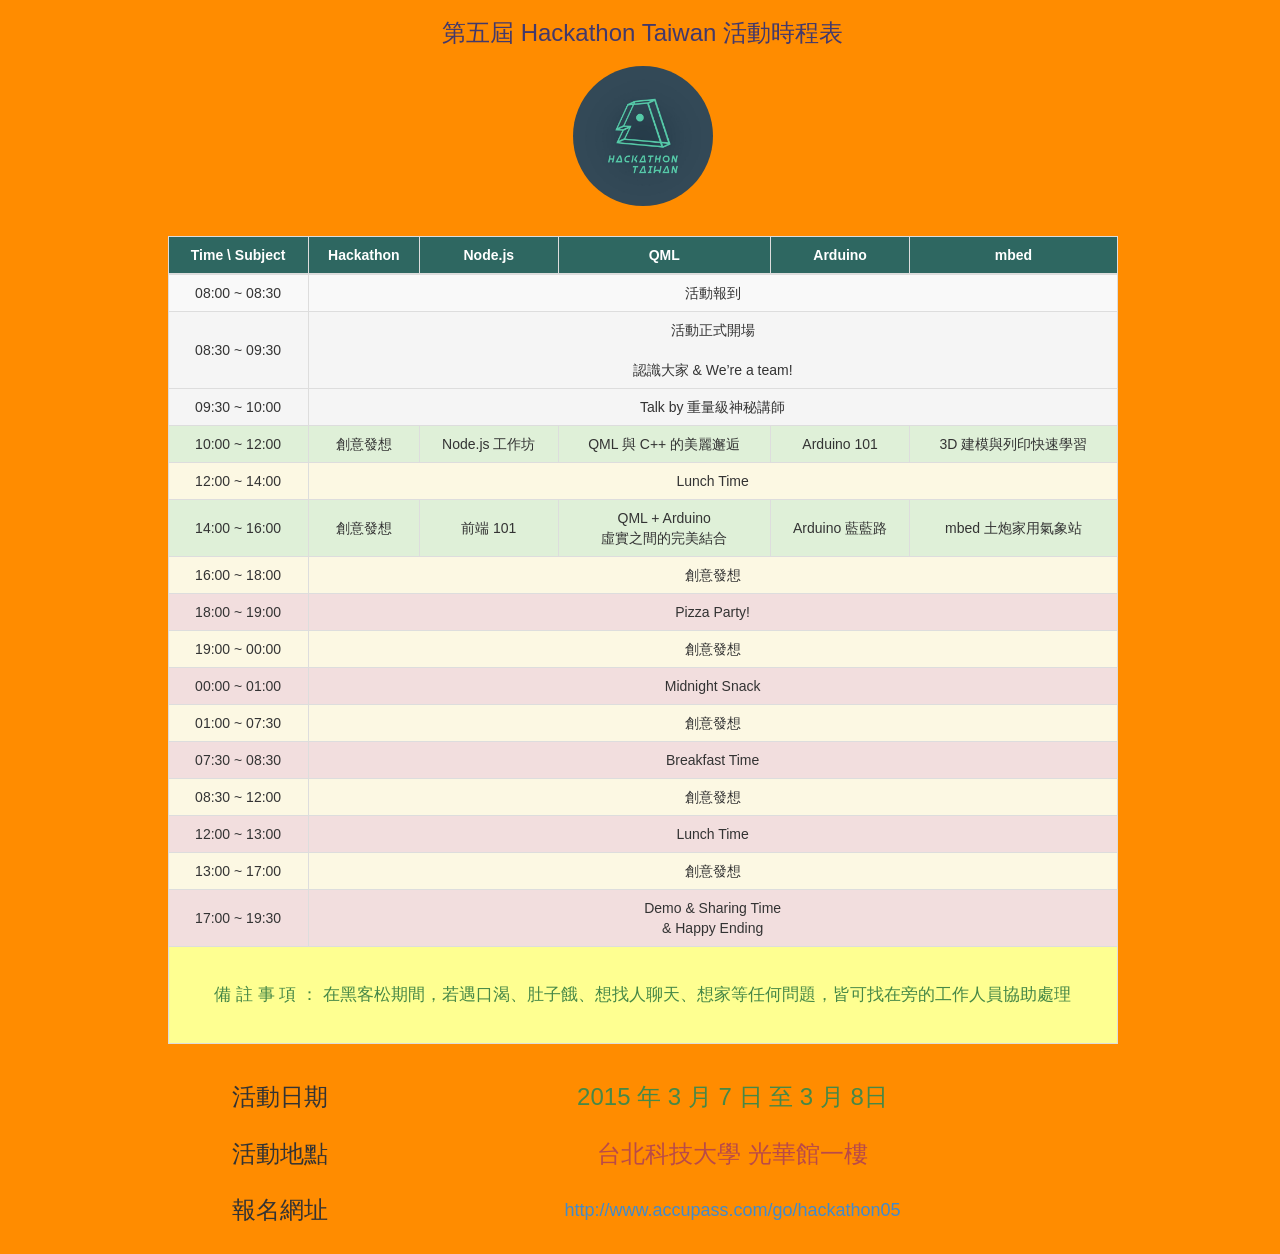
==== index.html @ e71fc4eb "modify string" ====
<!DOCTYPE html>
<html lang="en">
<head>
  <meta charset="utf-8">
  <title>Hackathon Taiwan</title>
  <meta name="viewport" content="width=device-width, initial-scale=1.0">
  <meta name="description" content="">
  <meta name="author" content="">

	<!--link rel="stylesheet/less" href="less/bootstrap.less" type="text/css" /-->
	<!--link rel="stylesheet/less" href="less/responsive.less" type="text/css" /-->
	<!--script src="js/less-1.3.3.min.js"></script-->
	<!--append ‘#!watch’ to the browser URL, then refresh the page. -->
	
	<link href="css/bootstrap.min.css" rel="stylesheet">
	<link href="css/style.css" rel="stylesheet">

  <!-- HTML5 shim, for IE6-8 support of HTML5 elements -->
  <!--[if lt IE 9]>
    <script src="js/html5shiv.js"></script>
  <![endif]-->

  <!-- Fav and touch icons -->
  <link rel="apple-touch-icon-precomposed" sizes="144x144" href="img/apple-touch-icon-144-precomposed.png">
  <link rel="apple-touch-icon-precomposed" sizes="114x114" href="img/apple-touch-icon-114-precomposed.png">
  <link rel="apple-touch-icon-precomposed" sizes="72x72" href="img/apple-touch-icon-72-precomposed.png">
  <link rel="apple-touch-icon-precomposed" href="img/apple-touch-icon-57-precomposed.png">
  <link rel="shortcut icon" href="img/favicon.png">
  
	<script type="text/javascript" src="js/jquery.min.js"></script>
	<script type="text/javascript" src="js/bootstrap.min.js"></script>
	<script type="text/javascript" src="js/scripts.js"></script>
</head>

<body>
<div class="container">
	<div class="row clearfix">
		<div class="col-md-1 column"></div>
		<div class="col-md-10 col-xs-12 column Main">
			<h3 class="text-center text-info" style="color: #43396B; cursor: default">第五屆 Hackathon Taiwan 活動時程表</h3>
			<a href="https://www.facebook.com/HackathonTaiwan?fref=ts" target="_blank">
				<img alt="140x140" src="./img/Hackathon_Logo.jpg" class="img-circle logo-img">
			</a>
			<table class="table table-striped table-hover table-bordered">
				<thead>
					<tr>
						<th> Time \ Subject</th>
						<th>
							Hackathon
						</th>
						<th>
							Node.js
						</th>
						<th>
							QML
						</th>
						<th>
							Arduino
						</th>
						<th>
							mbed
						</th>
					</tr>
				</thead>
				<tbody>
					<tr>
						<td>
							08:00 ~ 08:30
						</td>
						<td colspan="5">
							活動報到
						</td>
					</tr>
					<tr class="active">
						<td style="vertical-align:middle;">
							08:30 ~ 09:30
						</td>
						<td colspan="5" >
							活動正式開場<br/><br/>
							認識大家 & We’re a team!
						</td>
					</tr>
					<tr class="active">
						<td>
							09:30 ~ 10:00
						</td>
						<td colspan="5" >
							Talk by 重量級神秘講師
						</td>
					</tr>
					<tr class="success">
						<td>
							10:00 ~ 12:00
						</td>
						<td>
							創意發想
						</td>
						<td>
							Node.js 工作坊
						</td>
						<td>
							QML 與 C++ 的美麗邂逅
						</td>
						<td>
							Arduino 101
						</td>
						<td>
							3D 建模與列印快速學習
						</td>
					</tr>
					<tr class="warning">
						<td>
							12:00 ~ 14:00
						</td>
						<td colspan="5">
							Lunch Time
						</td>
					</tr>
					<tr class="success">
						<td style="vertical-align:middle;">
							14:00 ~ 16:00
						</td>
						<td style="vertical-align:middle;">
							創意發想
						</td>
						<td style="vertical-align:middle;">
							前端 101
						</td>
						<td>
							QML + Arduino <br/>
							虛實之間的完美結合
						</td>
						<td style="vertical-align:middle;">
							Arduino 藍藍路
						</td>
						<td style="vertical-align:middle;">
							mbed 土炮家用氣象站
						</td>
					</tr>
					<tr class="warning">
						<td>
							16:00 ~ 18:00
						</td>
						<td colspan="5">
							創意發想
						</td>
					</tr>
					<tr class="danger">
						<td>
							18:00 ~ 19:00
						</td>
						<td colspan="5">
							Pizza Party!
						</td>
					</tr>
					<tr class="warning">
						<td>
							19:00 ~ 00:00
						</td>
						<td colspan="5">
							創意發想
						</td>
					</tr>
					<tr class="danger">
						<td>
							00:00 ~ 01:00
						</td>
						<td colspan="5">
							Midnight Snack
						</td>
					</tr>
					<tr class="warning">
						<td>
							01:00 ~ 07:30
						</td>
						<td colspan="5">
							創意發想
						</td>
					</tr>
					<tr class="danger">
						<td>
							07:30 ~ 08:30
						</td>
						<td colspan="5">
							Breakfast Time
						</td>
					</tr>
					<tr class="warning">
						<td>
							08:30 ~ 12:00
						</td>
						<td colspan="5">
							創意發想
						</td>
					</tr>
					<tr class="danger">
						<td>
							12:00 ~ 13:00
						</td>
						<td colspan="5">
							Lunch Time
						</td>
					</tr>
					<tr class="warning">
						<td>
							13:00 ~ 17:00
						</td>
						<td colspan="5">
							創意發想
						</td>
					</tr>
					<tr class="danger">
						<td style="vertical-align:middle;">
							17:00 ~ 19:30
						</td>
						<td colspan="5">
							Demo & Sharing Time <br/>
							& Happy Ending
						</td>
					</tr>
					<tr>
						<td class="text-success" colspan="6" style="background-color: #FEFF91; font-size: larger; line-height: 80px;">
							備 註 事 項 ：
								在黑客松期間，若遇口渴、肚子餓、想找人聊天、想家等任何問題，皆可找在旁的工作人員協助處理 
						</td>
					</tr>
				</tbody>
			</table>
			<dl class="dl-horizontal">
				<dt>
					<h3>活動日期</h3>
				</dt>
				<dd>
					<h3 class="text-success">2015 年 3 月 7 日 至 3 月 8日</h3>
				</dd>
				<dt>
					<h3>活動地點</h3>
				</dt>
				<dd>
					<h3 class="text-danger">台北科技大學 光華館一樓</h3>
				</dd>
				<dt>
					<h3>報名網址</h3>
				</dt>
				<dd>
					<h4 class="text-info" style="margin-top: 24px"><a href="http://www.accupass.com/go/hackathon05" target="_blank">http://www.accupass.com/go/hackathon05</a></h4>
				</dd>
			</dl>
		</div>
		<div class="col-md-1 column">
		</div>
	</div>
</div>
</body>
</html>
---- css/style.css ----
body {
	background-color: #FF8C00;
}

.Main {
	text-align: center;
	padding-right: 10px;
}

.logo-img {
	width: 140px;
	margin: 10px 0px 30px 0px;
	cursor: pointer;
}

.logo-img:hover {
	width: 160px;
	margin: 10px 0px 10px 0px;
}
.table {
	cursor: default;
}

thead {
	color: white;
	background-color: rgb(46,103,97);
}

thead th {
	text-align: center;
}
thead th:hover {
	background-color: rgb(92,148,148);
}
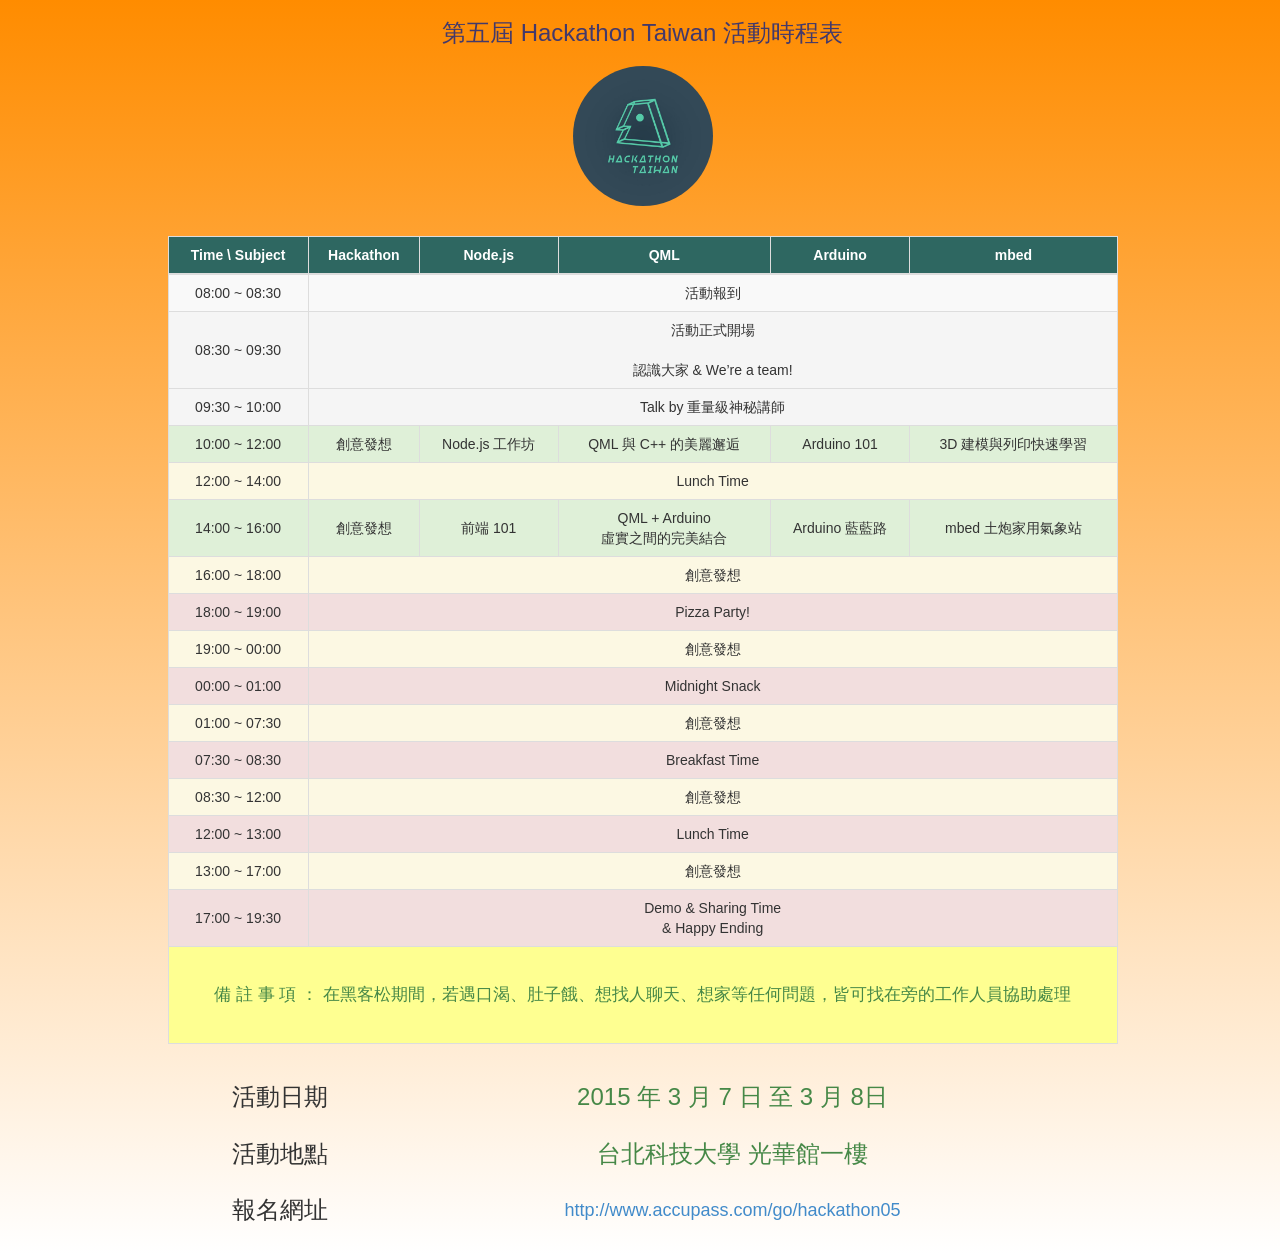
==== commit 66e5ad40: "update background color" ====
--- a/index.html
+++ b/index.html
@@ -237,7 +237,7 @@
 					<h3>活動地點</h3>
 				</dt>
 				<dd>
-					<h3 class="text-danger">台北科技大學 光華館一樓</h3>
+					<h3 class="text-success">台北科技大學 光華館一樓</h3>
 				</dd>
 				<dt>
 					<h3>報名網址</h3>
--- a/css/style.css
+++ b/css/style.css
@@ -1,5 +1,6 @@
 body {
-	background-color: #FF8C00;
+	/*background-color: #FF8C00;*/
+	background:-webkit-gradient(linear, left top, left bottom, from(#FF8C00), to(white));
 }
 
 .Main {
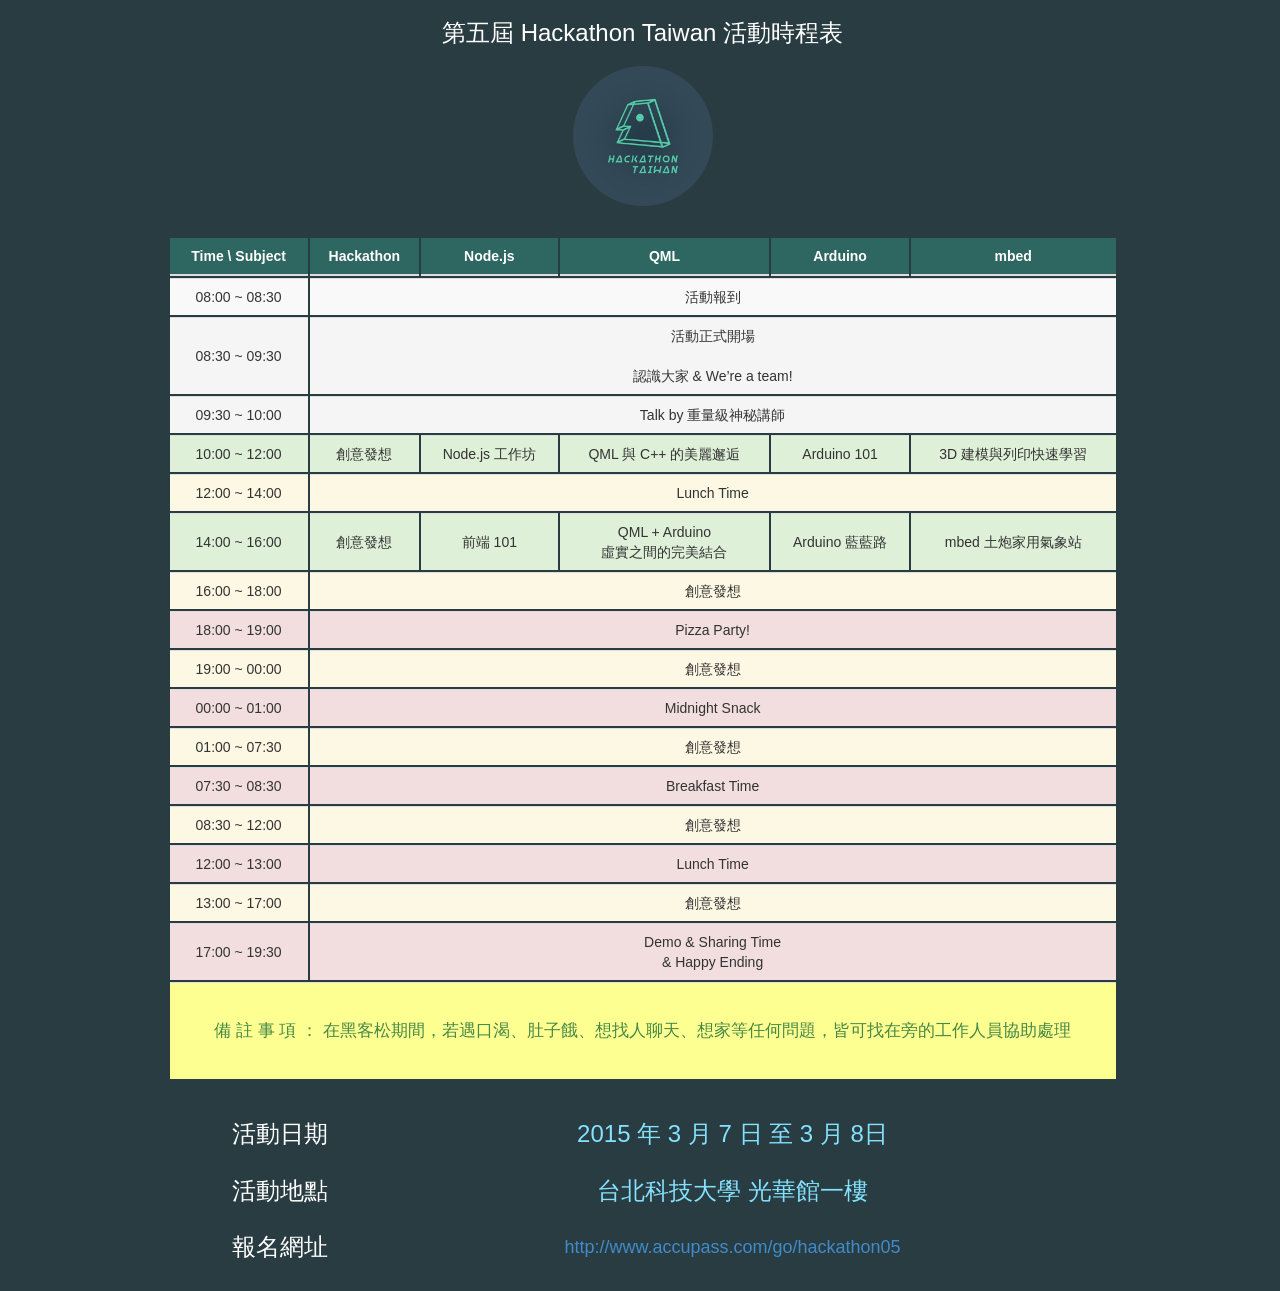
==== commit 446a77db: "change background color" ====
--- a/index.html
+++ b/index.html
@@ -37,11 +37,11 @@
 	<div class="row clearfix">
 		<div class="col-md-1 column"></div>
 		<div class="col-md-10 col-xs-12 column Main">
-			<h3 class="text-center text-info" style="color: #43396B; cursor: default">第五屆 Hackathon Taiwan 活動時程表</h3>
+			<h3 class="text-center text-info" style="color: white; cursor: default">第五屆 Hackathon Taiwan 活動時程表</h3>
 			<a href="https://www.facebook.com/HackathonTaiwan?fref=ts" target="_blank">
 				<img alt="140x140" src="./img/Hackathon_Logo.jpg" class="img-circle logo-img">
 			</a>
-			<table class="table table-striped table-hover table-bordered">
+			<table class="table table-striped table-hover">
 				<thead>
 					<tr>
 						<th> Time \ Subject</th>
@@ -95,16 +95,16 @@
 						<td>
 							創意發想
 						</td>
-						<td>
+						<td class="node-1">
 							Node.js 工作坊
 						</td>
-						<td>
+						<td class="qml-1">
 							QML 與 C++ 的美麗邂逅
 						</td>
-						<td>
+						<td class="ard-1">
 							Arduino 101
 						</td>
-						<td>
+						<td class="mbed-1">
 							3D 建模與列印快速學習
 						</td>
 					</tr>
@@ -123,17 +123,17 @@
 						<td style="vertical-align:middle;">
 							創意發想
 						</td>
-						<td style="vertical-align:middle;">
+						<td class="node-2" style="vertical-align:middle;">
 							前端 101
 						</td>
-						<td>
+						<td class="qml-2">
 							QML + Arduino <br/>
 							虛實之間的完美結合
 						</td>
-						<td style="vertical-align:middle;">
+						<td class="ard-2" style="vertical-align:middle;">
 							Arduino 藍藍路
 						</td>
-						<td style="vertical-align:middle;">
+						<td class="mbed-2" style="vertical-align:middle;">
 							mbed 土炮家用氣象站
 						</td>
 					</tr>
@@ -228,22 +228,22 @@
 			</table>
 			<dl class="dl-horizontal">
 				<dt>
-					<h3>活動日期</h3>
+					<h3 style="color: white">活動日期</h3>
 				</dt>
 				<dd>
-					<h3 class="text-success">2015 年 3 月 7 日 至 3 月 8日</h3>
+					<h3 style="color: #84E1FF">2015 年 3 月 7 日 至 3 月 8日</h3>
 				</dd>
 				<dt>
-					<h3>活動地點</h3>
+					<h3  style="color: white">活動地點</h3>
 				</dt>
 				<dd>
-					<h3 class="text-success">台北科技大學 光華館一樓</h3>
+					<h3 style="color: #84E1FF">台北科技大學 光華館一樓</h3>
 				</dd>
 				<dt>
-					<h3>報名網址</h3>
+					<h3  style="color: white">報名網址</h3>
 				</dt>
 				<dd>
-					<h4 class="text-info" style="margin-top: 24px"><a href="http://www.accupass.com/go/hackathon05" target="_blank">http://www.accupass.com/go/hackathon05</a></h4>
+					<h4 style="margin-top: 24px; style='color: #84E1FF' "><a href="http://www.accupass.com/go/hackathon05" target="_blank">http://www.accupass.com/go/hackathon05</a></h4>
 				</dd>
 			</dl>
 		</div>
--- a/css/style.css
+++ b/css/style.css
@@ -1,6 +1,18 @@
 body {
-	/*background-color: #FF8C00;*/
-	background:-webkit-gradient(linear, left top, left bottom, from(#FF8C00), to(white));
+	background-color:rgb(40,60,65);
+	/*background:-webkit-gradient(linear, left top, left bottom, from(#FF8C00), to(white));
+	background-image: -webkit-gradient(
+	linear,
+	left top,
+	left bottom,
+	color-stop(1, #FF8C00),
+	color-stop(1, #FFFFFF)
+    );
+background-image: -o-linear-gradient(bottom, #FF8C00 100%, #FFFFFF 100%);
+background-image: -moz-linear-gradient(bottom, #FF8C00 100%, #FFFFFF 100%);
+background-image: -webkit-linear-gradient(bottom, #FF8C00 100%, #FFFFFF 100%);
+background-image: -ms-linear-gradient(bottom, #FF8C00 100%, #FFFFFF 100%);
+background-image: linear-gradient(to bottom, #FF8C00 100%, #FFFFFF 100%);*/
 }
 
 .Main {
@@ -20,6 +32,8 @@
 }
 .table {
 	cursor: default;
+	border-collapse: separate;
+    border-spacing: 2px
 }
 
 thead {
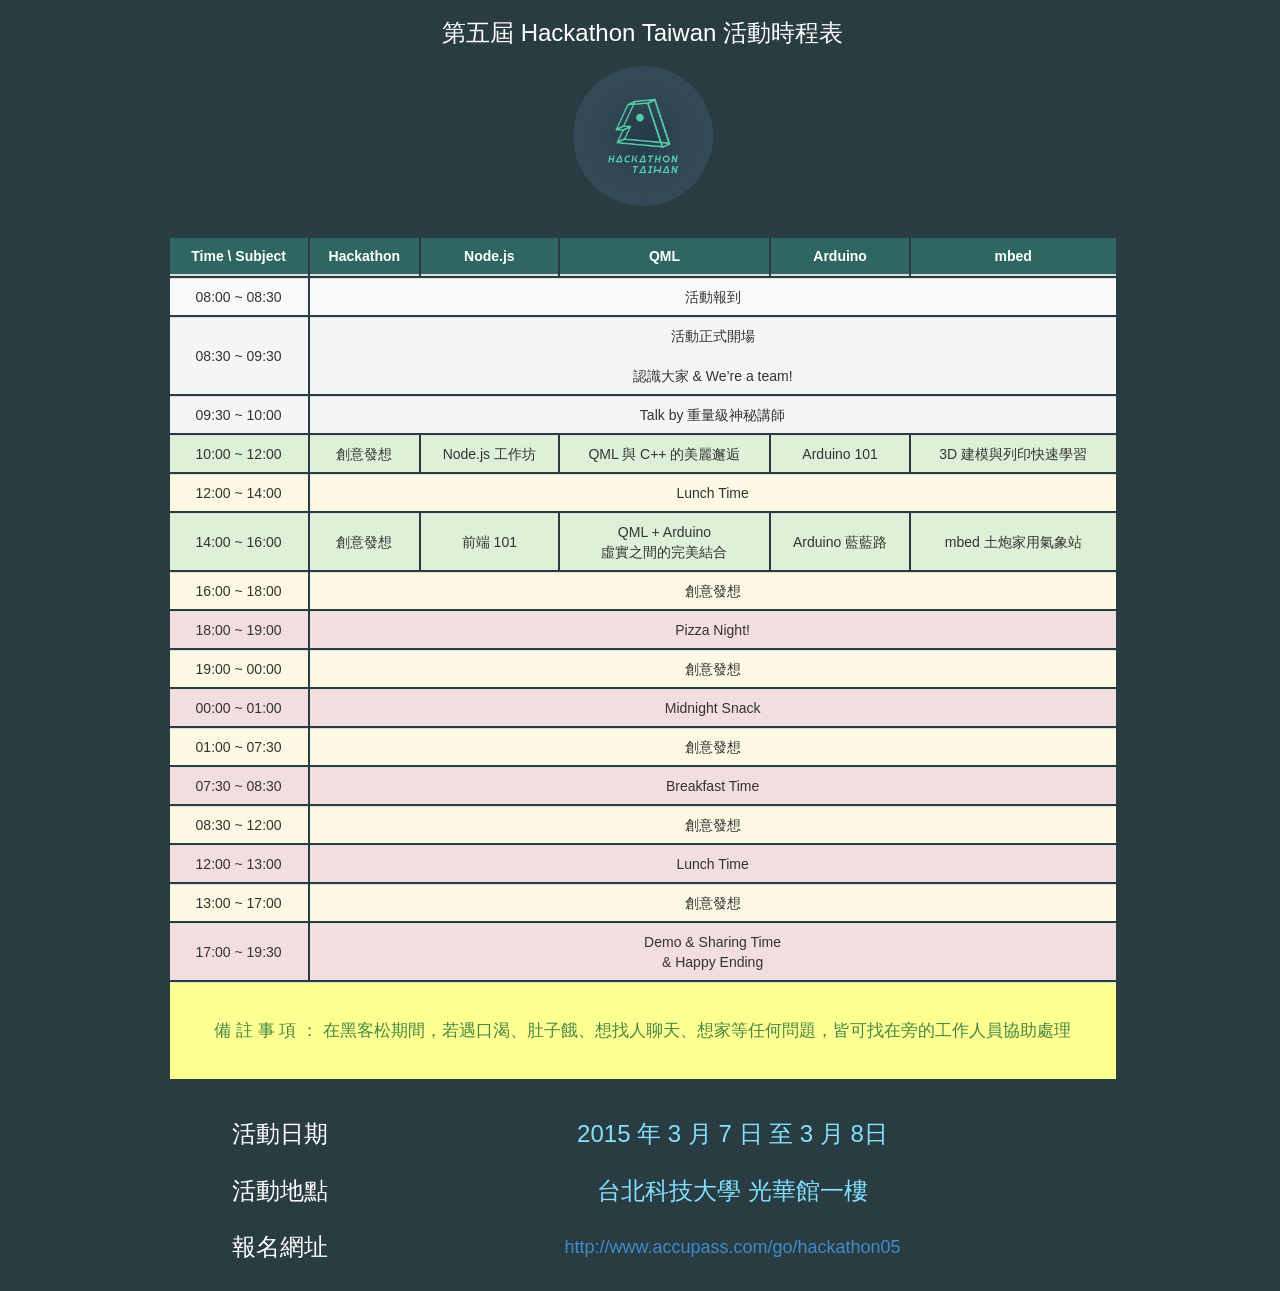
==== commit 047a8c7e: "modify string" ====
--- a/index.html
+++ b/index.html
@@ -150,7 +150,7 @@
 							18:00 ~ 19:00
 						</td>
 						<td colspan="5">
-							Pizza Party!
+							Pizza Night!
 						</td>
 					</tr>
 					<tr class="warning">
--- a/css/style.css
+++ b/css/style.css
@@ -1,18 +1,5 @@
 body {
 	background-color:rgb(40,60,65);
-	/*background:-webkit-gradient(linear, left top, left bottom, from(#FF8C00), to(white));
-	background-image: -webkit-gradient(
-	linear,
-	left top,
-	left bottom,
-	color-stop(1, #FF8C00),
-	color-stop(1, #FFFFFF)
-    );
-background-image: -o-linear-gradient(bottom, #FF8C00 100%, #FFFFFF 100%);
-background-image: -moz-linear-gradient(bottom, #FF8C00 100%, #FFFFFF 100%);
-background-image: -webkit-linear-gradient(bottom, #FF8C00 100%, #FFFFFF 100%);
-background-image: -ms-linear-gradient(bottom, #FF8C00 100%, #FFFFFF 100%);
-background-image: linear-gradient(to bottom, #FF8C00 100%, #FFFFFF 100%);*/
 }
 
 .Main {
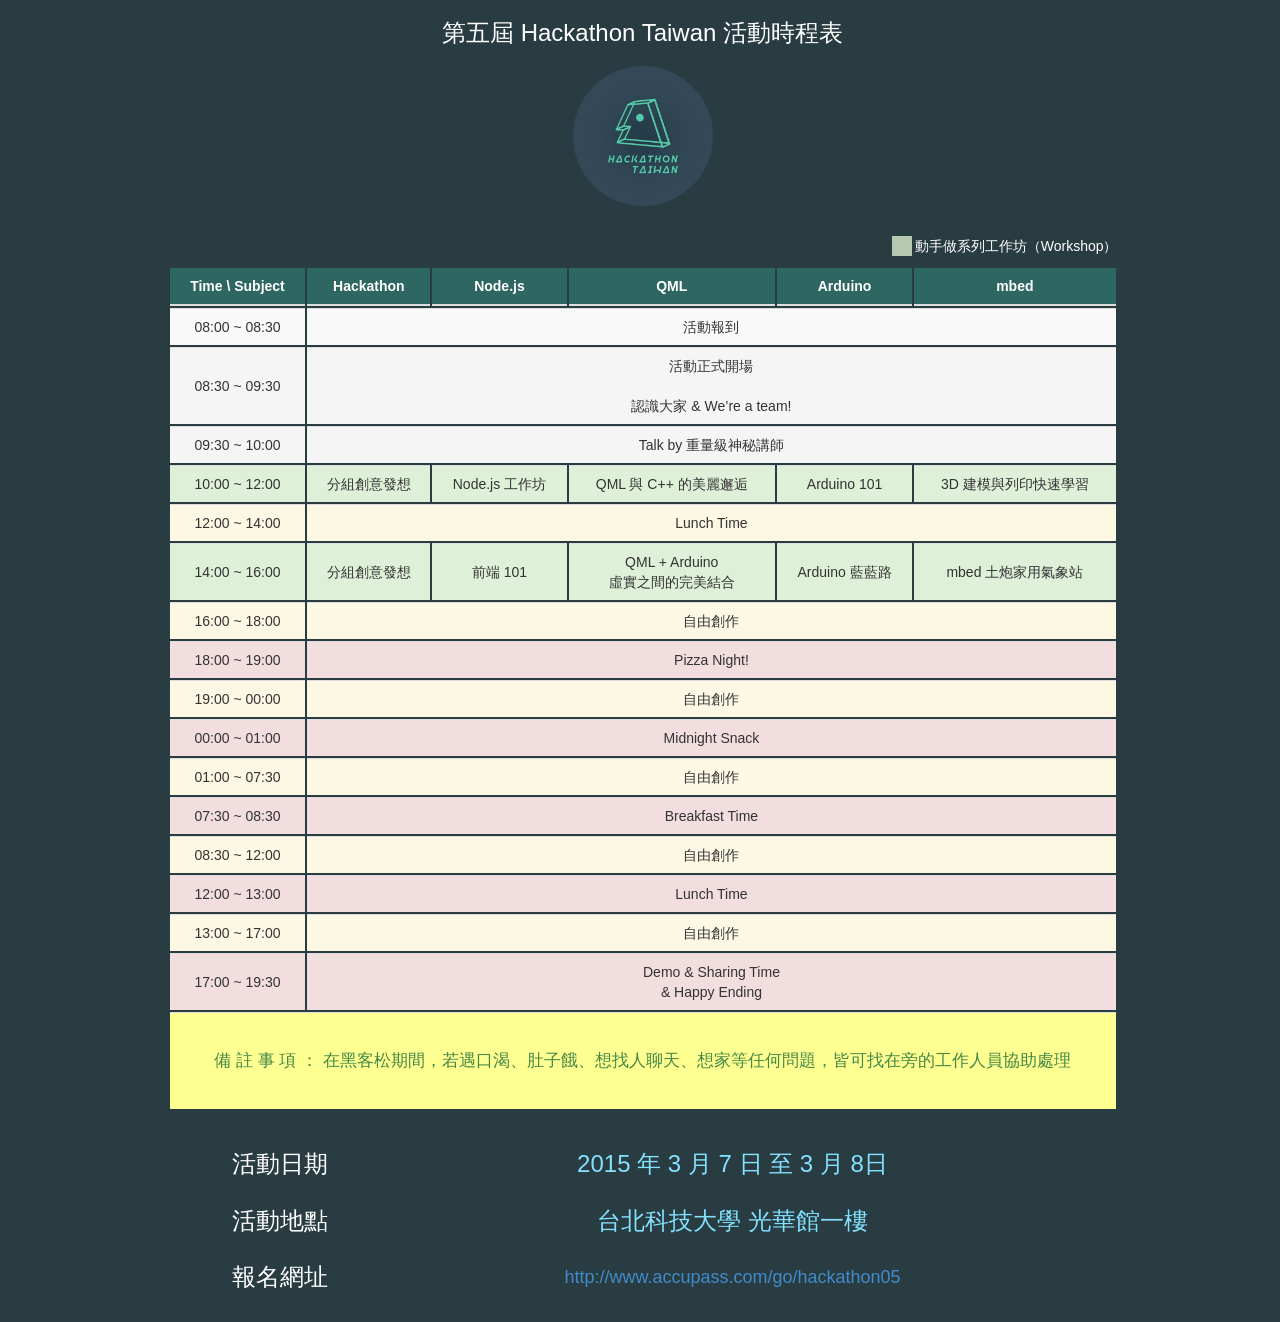
==== commit 220a7904: "update info" ====
--- a/index.html
+++ b/index.html
@@ -41,10 +41,15 @@
 			<a href="https://www.facebook.com/HackathonTaiwan?fref=ts" target="_blank">
 				<img alt="140x140" src="./img/Hackathon_Logo.jpg" class="img-circle logo-img">
 			</a>
+			<div style="clear: both">
+			<div style=" float: right;">
+				<div style="background-color: rgb(183, 200, 176); width: 15pt; height:15pt; float: left;"></div>
+				<p style="margin-left: 3px;float: left; color: white;">動手做系列工作坊（Workshop）</p>
+			</div>
 			<table class="table table-striped table-hover">
 				<thead>
 					<tr>
-						<th> Time \ Subject</th>
+						<th>Time \ Subject</th>
 						<th>
 							Hackathon
 						</th>
@@ -93,7 +98,7 @@
 							10:00 ~ 12:00
 						</td>
 						<td>
-							創意發想
+							分組創意發想
 						</td>
 						<td class="node-1">
 							Node.js 工作坊
@@ -121,7 +126,7 @@
 							14:00 ~ 16:00
 						</td>
 						<td style="vertical-align:middle;">
-							創意發想
+							分組創意發想
 						</td>
 						<td class="node-2" style="vertical-align:middle;">
 							前端 101
@@ -142,7 +147,7 @@
 							16:00 ~ 18:00
 						</td>
 						<td colspan="5">
-							創意發想
+							自由創作
 						</td>
 					</tr>
 					<tr class="danger">
@@ -158,7 +163,7 @@
 							19:00 ~ 00:00
 						</td>
 						<td colspan="5">
-							創意發想
+							自由創作
 						</td>
 					</tr>
 					<tr class="danger">
@@ -174,7 +179,7 @@
 							01:00 ~ 07:30
 						</td>
 						<td colspan="5">
-							創意發想
+							自由創作
 						</td>
 					</tr>
 					<tr class="danger">
@@ -190,7 +195,7 @@
 							08:30 ~ 12:00
 						</td>
 						<td colspan="5">
-							創意發想
+							自由創作
 						</td>
 					</tr>
 					<tr class="danger">
@@ -206,7 +211,7 @@
 							13:00 ~ 17:00
 						</td>
 						<td colspan="5">
-							創意發想
+							自由創作
 						</td>
 					</tr>
 					<tr class="danger">
